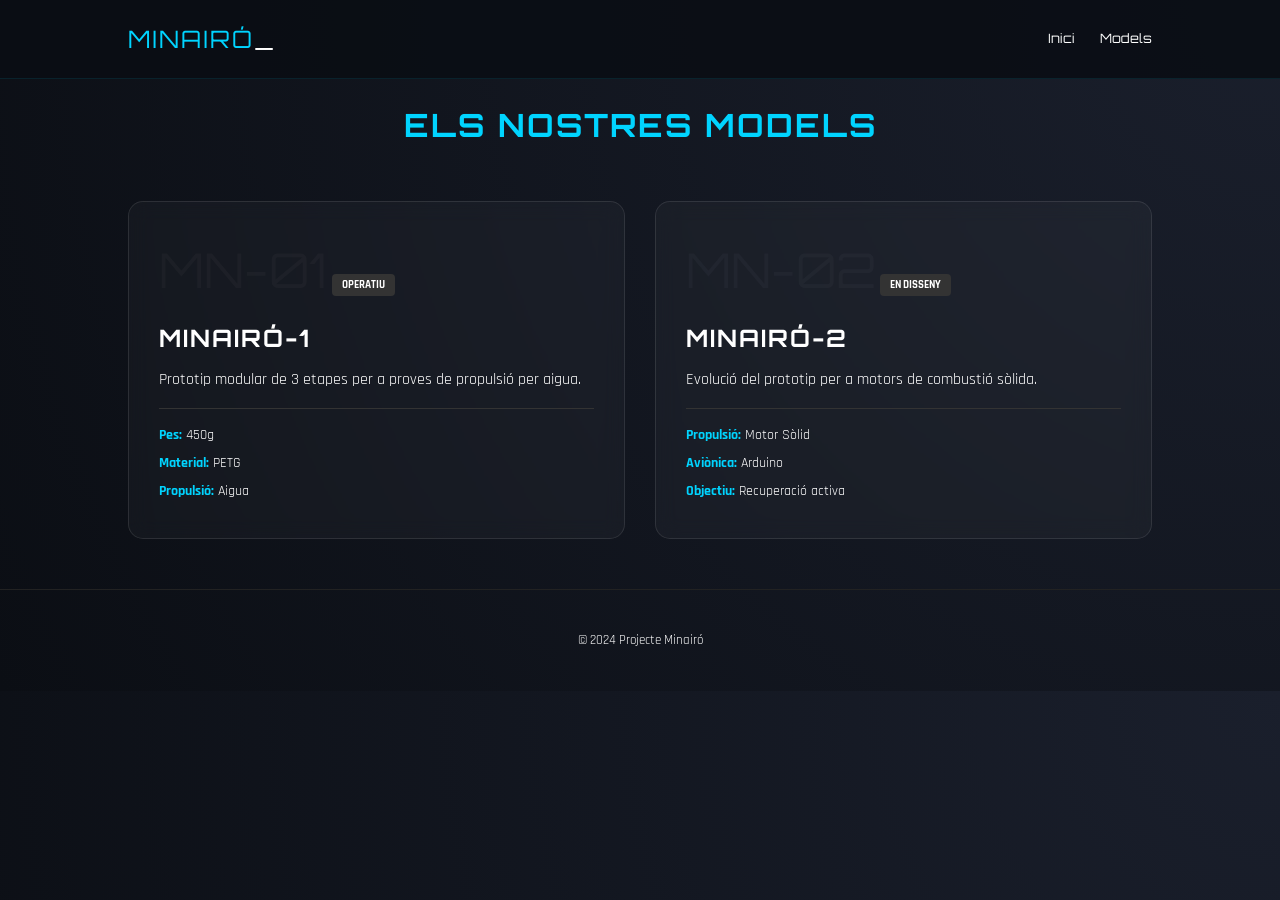
==== models.html @ df3309c8 "Update models.html" ====
<!DOCTYPE html>
<html lang="ca">
<head>
    <meta charset="UTF-8">
    <meta name="viewport" content="width=device-width, initial-scale=1.0">
    <title>Models | Projecte Minairó</title>
    <link rel="stylesheet" href="style.css">
    <link href="https://fonts.googleapis.com/css2?family=Orbitron:wght@400;700&family=Rajdhani:wght@300;500;700&display=swap" rel="stylesheet">
</head>
<body class="models-page">

    <header>
        <nav>
            <div class="logo">MINAIRÓ<span>_</span></div>
            <ul>
                <li><a href="index.html">Inici</a></li>
                <li><a href="models.html">Models</a></li>
            </ul>
        </nav>
   </header>

    <main class="container">
        <h1 class="main-title">ELS NOSTRES MODELS</h1>

        <div class="models-grid">
            <div class="model-card">
                <div class="model-info">
                    <span class="id-tag">MN-01</span>
                    <span class="tag tag-active">OPERATIU</span>
                    <h2>Minairó-1</h2>
                    <p>Prototip modular de 3 etapes per a proves de propulsió per aigua.</p>
                    <ul class="specs">
                        <li><strong>Pes:</strong> 450g</li>
                        <li><strong>Material:</strong> PETG</li>
                        <li><strong>Propulsió:</strong> Aigua</li>
                    </ul>
                </div>
            </div>

            <div class="model-card">
                <div class="model-info">
                    <span class="id-tag">MN-02</span>
                    <span class="tag">EN DISSENY</span>
                    <h2>Minairó-2</h2>
                    <p>Evolució del prototip per a motors de combustió sòlida.</p>
                    <ul class="specs">
                        <li><strong>Propulsió:</strong> Motor Sòlid</li>
                        <li><strong>Aviònica:</strong> Arduino</li>
                        <li><strong>Objectiu:</strong> Recuperació activa</li>
                    </ul>
                </div>
            </div>
        </div>
    </main>

    <footer>
        <p>&copy; 2024 Projecte Minairó</p>
    </footer>

</body>
</html>
---- style.css ----
:root {
    --primary: #00d4ff;
    --bg: #0b0e14;
    --card-bg: #1a1f26;
    --text: #e0e0e0;
}

* {
    margin: 0;
    padding: 0;
    box-sizing: border-box;
}

body {
    font-family: 'Roboto', sans-serif;
    background-color: var(--bg);
    color: var(--text);
    line-height: 1.6;
    overflow-x: hidden;
}

h1, h2, .logo {
    font-family: 'Orbitron', sans-serif;
    text-transform: uppercase;
    letter-spacing: 2px;
}

header {
    padding: 20px 10%;
    position: fixed;
    width: 100%;
    background: rgba(11, 14, 20, 0.9);
    z-index: 1000;
    border-bottom: 1px solid rgba(0, 212, 255, 0.2);
}

nav {
    display: flex;
    justify-content: space-between;
    align-items: center;
}

nav ul {
    display: flex;
    list-style: none;
}

nav ul li a {
    color: white;
    text-decoration: none;
    margin-left: 30px;
    font-size: 0.9rem;
    transition: 0.3s;
}

nav ul li a:hover {
    color: var(--primary);
}

#hero {
    height: 100vh;
    background: linear-gradient(rgba(0,0,0,0.6), rgba(0,0,0,0.6)), 
                url('https://images.unsplash.com/photo-1517976487492-5750f3195933?auto=format&fit=crop&q=80') center/cover;
    display: flex;
    align-items: center;
    justify-content: center;
    text-align: center;
}

.hero-content h1 {
    font-size: 4rem;
    margin-bottom: 10px;
    color: white;
}

.btn {
    display: inline-block;
    margin-top: 20px;
    padding: 12px 30px;
    border: 2px solid var(--primary);
    color: var(--primary);
    text-decoration: none;
    transition: 0.3s;
}

.btn:hover {
    background: var(--primary);
    color: black;
}

section {
    padding: 100px 10%;
}

.card {
    background: var(--card-bg);
    padding: 40px;
    border-radius: 10px;
    border-left: 5px solid var(--primary);
}

.stats {
    display: grid;
    grid-template-columns: repeat(auto-fit, minmax(150px, 1fr));
    margin-top: 20px;
    gap: 20px;
}

.stat-item span {
    display: block;
    color: var(--primary);
    font-weight: bold;
}

.timeline {
    margin-top: 40px;
    border-left: 2px solid #333;
    padding-left: 20px;
}

.event {
    margin-bottom: 30px;
    position: relative;
    opacity: 0.5;
}

.event.active {
    opacity: 1;
    color: var(--primary);
}

.event.done {
    opacity: 0.8;
    text-decoration: line-through;
}

footer {
    text-align: center;
    padding: 40px;
    font-size: 0.8rem;
    border-top: 1px solid #222;
}

:root {
    --primary: #00d4ff;
    --bg: #0b0e14;
    --card-bg: rgba(255, 255, 255, 0.03);
}

body {
    background: radial-gradient(circle at top right, #1a1f2c, #0b0e14);
    color: white;
    font-family: 'Rajdhani', sans-serif;
    margin: 0;
}

header {
    padding: 20px 10%;
    background: rgba(11, 14, 20, 0.9);
    border-bottom: 1px solid rgba(0, 212, 255, 0.1);
}

nav { display: flex; justify-content: space-between; align-items: center; }
nav ul { display: flex; list-style: none; }
nav ul li a { color: white; text-decoration: none; margin-left: 25px; font-family: 'Orbitron'; font-size: 0.8rem; }

.logo { font-family: 'Orbitron'; font-size: 1.5rem; color: var(--primary); }
.logo span { color: white; animation: blink 1s infinite; }

@keyframes blink { 50% { opacity: 0; } }

.container { padding: 100px 10% 50px; }
.main-title { text-align: center; font-family: 'Orbitron'; color: var(--primary); margin-bottom: 50px; }

/* LA GRAELLA DE 2 COLUMNES */
.models-grid {
    display: grid;
    grid-template-columns: 1fr 1fr;
    gap: 30px;
}

.model-card {
    background: var(--card-bg);
    border: 1px solid rgba(255, 255, 255, 0.1);
    border-radius: 15px;
    overflow: hidden;
    backdrop-filter: blur(10px);
}

/* Espai buit estil tecnològic (SENSE IMATGE) */
.model-visual-empty {
    height: 200px;
    background: #000;
    position: relative;
    display: flex;
    align-items: center;
    justify-content: center;
    border-bottom: 1px solid rgba(255, 255, 255, 0.05);
}

.model-visual-empty.design { background: linear-gradient(45deg, #000, #111); }

.id-tag { font-family: 'Orbitron'; font-size: 3rem; color: rgba(255,255,255,0.03); }

.model-info { padding: 30px; }
.model-info h2 { font-family: 'Orbitron'; margin: 10px 0; color: white; }

.tag { font-size: 0.7rem; padding: 4px 10px; background: #333; border-radius: 4px; font-weight: bold; }
.tag.active { background: var(--primary); color: black; }

.specs { list-style: none; padding: 0; margin-top: 15px; border-top: 1px solid #333; padding-top: 15px; }
.specs li { font-size: 0.9rem; margin-bottom: 5px; }
.specs strong { color: var(--primary); }

/* Responsive */
@media (max-width: 800px) {
    .models-grid { grid-template-columns: 1fr; }
}
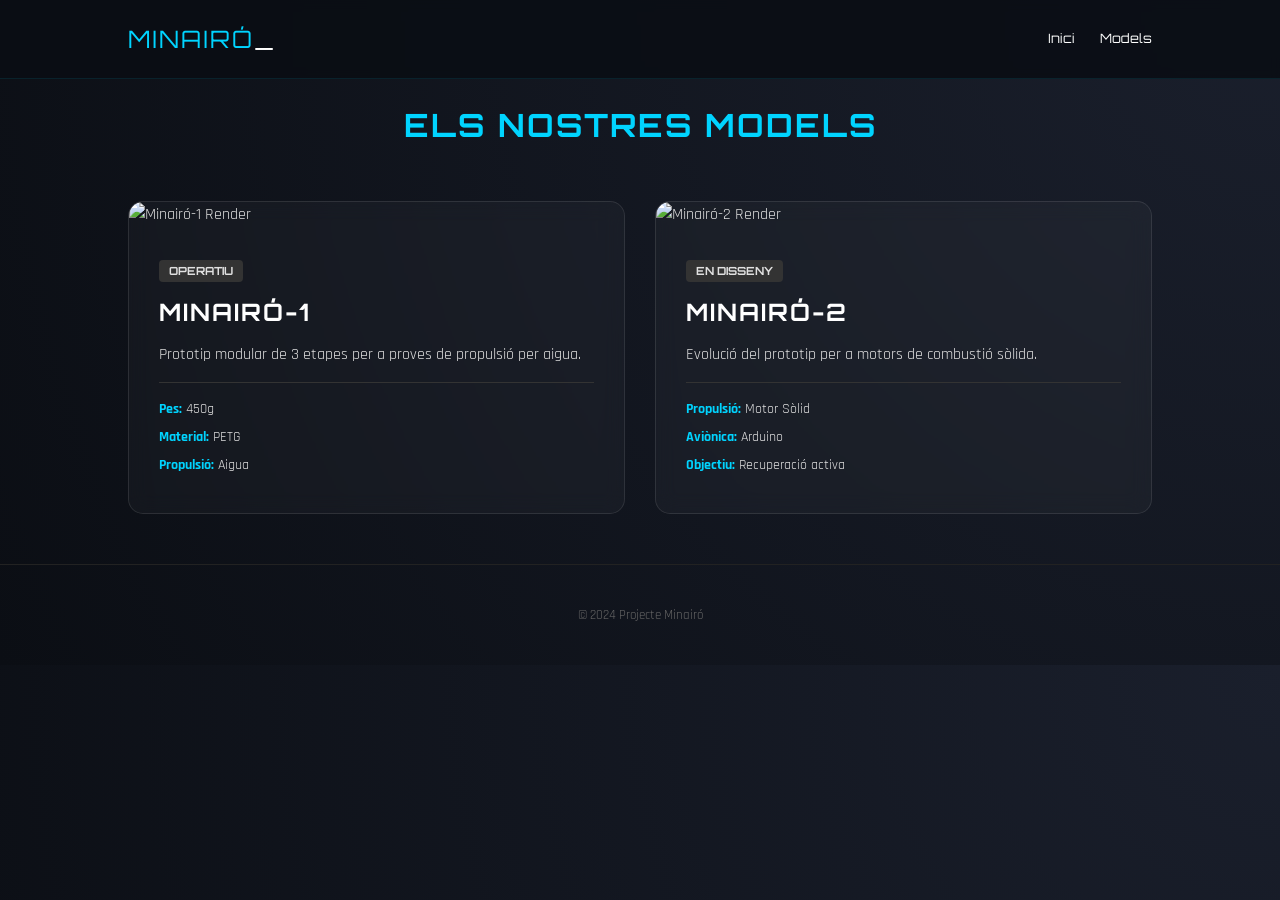
==== commit 3a7bcfc4: "Update models.html" ====
--- a/models.html
+++ b/models.html
@@ -24,8 +24,10 @@
 
         <div class="models-grid">
             <div class="model-card">
+                <div class="model-image-container">
+                    <img src="Hola.jpg" alt="Minairó-1 Render" class="model-render">
+                </div>
                 <div class="model-info">
-                    <span class="id-tag">MN-01</span>
                     <span class="tag tag-active">OPERATIU</span>
                     <h2>Minairó-1</h2>
                     <p>Prototip modular de 3 etapes per a proves de propulsió per aigua.</p>
@@ -38,8 +40,10 @@
             </div>
 
             <div class="model-card">
+                <div class="model-image-container">
+                    <img src="Hola.jpg" alt="Minairó-2 Render" class="model-render">
+                </div>
                 <div class="model-info">
-                    <span class="id-tag">MN-02</span>
                     <span class="tag">EN DISSENY</span>
                     <h2>Minairó-2</h2>
                     <p>Evolució del prototip per a motors de combustió sòlida.</p>
--- a/style.css
+++ b/style.css
@@ -1,7 +1,10 @@
+/* =========================================
+   CONFIGURACIÓ I VARIABLES (ROOT)
+   ========================================= */
 :root {
     --primary: #00d4ff;
     --bg: #0b0e14;
-    --card-bg: #1a1f26;
+    --card-bg: rgba(255, 255, 255, 0.03);
     --text: #e0e0e0;
 }
 
@@ -12,8 +15,8 @@
 }
 
 body {
-    font-family: 'Roboto', sans-serif;
-    background-color: var(--bg);
+    font-family: 'Rajdhani', sans-serif;
+    background: radial-gradient(circle at top right, #1a1f2c, #0b0e14);
     color: var(--text);
     line-height: 1.6;
     overflow-x: hidden;
@@ -25,13 +28,17 @@
     letter-spacing: 2px;
 }
 
+/* =========================================
+   NAVEGACIÓ (COMPARTIDA)
+   ========================================= */
 header {
     padding: 20px 10%;
     position: fixed;
     width: 100%;
     background: rgba(11, 14, 20, 0.9);
     z-index: 1000;
-    border-bottom: 1px solid rgba(0, 212, 255, 0.2);
+    border-bottom: 1px solid rgba(0, 212, 255, 0.1);
+    backdrop-filter: blur(5px);
 }
 
 nav {
@@ -48,8 +55,9 @@
 nav ul li a {
     color: white;
     text-decoration: none;
-    margin-left: 30px;
-    font-size: 0.9rem;
+    margin-left: 25px;
+    font-family: 'Orbitron';
+    font-size: 0.8rem;
     transition: 0.3s;
 }
 
@@ -57,6 +65,21 @@
     color: var(--primary);
 }
 
+.logo { 
+    font-size: 1.5rem; 
+    color: var(--primary); 
+}
+
+.logo span { 
+    color: white; 
+    animation: blink 1s infinite; 
+}
+
+@keyframes blink { 50% { opacity: 0; } }
+
+/* =========================================
+   PÀGINA D'INICI (HERO & SECCIONS)
+   ========================================= */
 #hero {
     height: 100vh;
     background: linear-gradient(rgba(0,0,0,0.6), rgba(0,0,0,0.6)), 
@@ -81,6 +104,7 @@
     color: var(--primary);
     text-decoration: none;
     transition: 0.3s;
+    font-family: 'Orbitron';
 }
 
 .btn:hover {
@@ -88,94 +112,23 @@
     color: black;
 }
 
-section {
-    padding: 100px 10%;
-}
-
-.card {
-    background: var(--card-bg);
-    padding: 40px;
-    border-radius: 10px;
-    border-left: 5px solid var(--primary);
-}
-
-.stats {
-    display: grid;
-    grid-template-columns: repeat(auto-fit, minmax(150px, 1fr));
-    margin-top: 20px;
-    gap: 20px;
-}
-
-.stat-item span {
-    display: block;
-    color: var(--primary);
-    font-weight: bold;
-}
-
-.timeline {
-    margin-top: 40px;
-    border-left: 2px solid #333;
-    padding-left: 20px;
-}
-
-.event {
-    margin-bottom: 30px;
-    position: relative;
-    opacity: 0.5;
-}
-
-.event.active {
-    opacity: 1;
-    color: var(--primary);
-}
-
-.event.done {
-    opacity: 0.8;
-    text-decoration: line-through;
-}
-
-footer {
-    text-align: center;
-    padding: 40px;
-    font-size: 0.8rem;
-    border-top: 1px solid #222;
-}
-
-:root {
-    --primary: #00d4ff;
-    --bg: #0b0e14;
-    --card-bg: rgba(255, 255, 255, 0.03);
-}
-
-body {
-    background: radial-gradient(circle at top right, #1a1f2c, #0b0e14);
-    color: white;
-    font-family: 'Rajdhani', sans-serif;
-    margin: 0;
-}
-
-header {
-    padding: 20px 10%;
-    background: rgba(11, 14, 20, 0.9);
-    border-bottom: 1px solid rgba(0, 212, 255, 0.1);
-}
-
-nav { display: flex; justify-content: space-between; align-items: center; }
-nav ul { display: flex; list-style: none; }
-nav ul li a { color: white; text-decoration: none; margin-left: 25px; font-family: 'Orbitron'; font-size: 0.8rem; }
-
-.logo { font-family: 'Orbitron'; font-size: 1.5rem; color: var(--primary); }
-.logo span { color: white; animation: blink 1s infinite; }
-
-@keyframes blink { 50% { opacity: 0; } }
-
-.container { padding: 100px 10% 50px; }
-.main-title { text-align: center; font-family: 'Orbitron'; color: var(--primary); margin-bottom: 50px; }
-
-/* LA GRAELLA DE 2 COLUMNES */
+section, .container {
+    padding: 100px 10% 50px;
+}
+
+/* =========================================
+   PÀGINA DE MODELS (GRAELLA I CARDS)
+   ========================================= */
+.main-title { 
+    text-align: center; 
+    font-family: 'Orbitron'; 
+    color: var(--primary); 
+    margin-bottom: 50px; 
+}
+
 .models-grid {
     display: grid;
-    grid-template-columns: 1fr 1fr;
+    grid-template-columns: 1fr 1fr; /* 2 Columnes reals */
     gap: 30px;
 }
 
@@ -185,9 +138,14 @@
     border-radius: 15px;
     overflow: hidden;
     backdrop-filter: blur(10px);
-}
-
-/* Espai buit estil tecnològic (SENSE IMATGE) */
+    transition: 0.3s;
+}
+
+.model-card:hover {
+    border-color: var(--primary);
+    transform: translateY(-5px);
+}
+
 .model-visual-empty {
     height: 200px;
     background: #000;
@@ -198,21 +156,101 @@
     border-bottom: 1px solid rgba(255, 255, 255, 0.05);
 }
 
-.model-visual-empty.design { background: linear-gradient(45deg, #000, #111); }
-
-.id-tag { font-family: 'Orbitron'; font-size: 3rem; color: rgba(255,255,255,0.03); }
-
-.model-info { padding: 30px; }
-.model-info h2 { font-family: 'Orbitron'; margin: 10px 0; color: white; }
-
-.tag { font-size: 0.7rem; padding: 4px 10px; background: #333; border-radius: 4px; font-weight: bold; }
-.tag.active { background: var(--primary); color: black; }
-
-.specs { list-style: none; padding: 0; margin-top: 15px; border-top: 1px solid #333; padding-top: 15px; }
-.specs li { font-size: 0.9rem; margin-bottom: 5px; }
-.specs strong { color: var(--primary); }
-
-/* Responsive */
+.model-visual-empty.design { 
+    background: linear-gradient(45deg, #000, #111); 
+}
+
+.id-tag { 
+    font-family: 'Orbitron'; 
+    font-size: 3rem; 
+    color: rgba(255,255,255,0.03); 
+}
+
+.model-info { 
+    padding: 30px; 
+}
+
+.model-info h2 { 
+    font-size: 1.5rem;
+    margin: 10px 0; 
+    color: white; 
+}
+
+.tag { 
+    font-size: 0.7rem; 
+    padding: 4px 10px; 
+    background: #333; 
+    border-radius: 4px; 
+    font-weight: bold; 
+    font-family: 'Orbitron';
+}
+
+.tag.active { 
+    background: var(--primary); 
+    color: black; 
+}
+
+.specs { 
+    list-style: none; 
+    margin-top: 15px; 
+    border-top: 1px solid #333; 
+    padding-top: 15px; 
+}
+
+.specs li { 
+    font-size: 0.9rem; 
+    margin-bottom: 5px; 
+}
+
+.specs strong { 
+    color: var(--primary); 
+}
+
+/* =========================================
+   ELEMENTS DE TIMELINE / ALTRES
+   ========================================= */
+.timeline {
+    margin-top: 40px;
+    border-left: 2px solid #333;
+    padding-left: 20px;
+}
+
+.event {
+    margin-bottom: 30px;
+    position: relative;
+    opacity: 0.5;
+}
+
+.event.active {
+    opacity: 1;
+    color: var(--primary);
+}
+
+.event.done {
+    opacity: 0.8;
+    text-decoration: line-through;
+}
+
+/* =========================================
+   FOOTER
+   ========================================= */
+footer {
+    text-align: center;
+    padding: 40px;
+    font-size: 0.8rem;
+    border-top: 1px solid #222;
+    color: #666;
+}
+
+/* =========================================
+   RESPONSIVE
+   ========================================= */
 @media (max-width: 800px) {
-    .models-grid { grid-template-columns: 1fr; }
-}
+    .models-grid { 
+        grid-template-columns: 1fr; /* Una columna en mòbils */
+    }
+    
+    .hero-content h1 {
+        font-size: 2.5rem;
+    }
+}
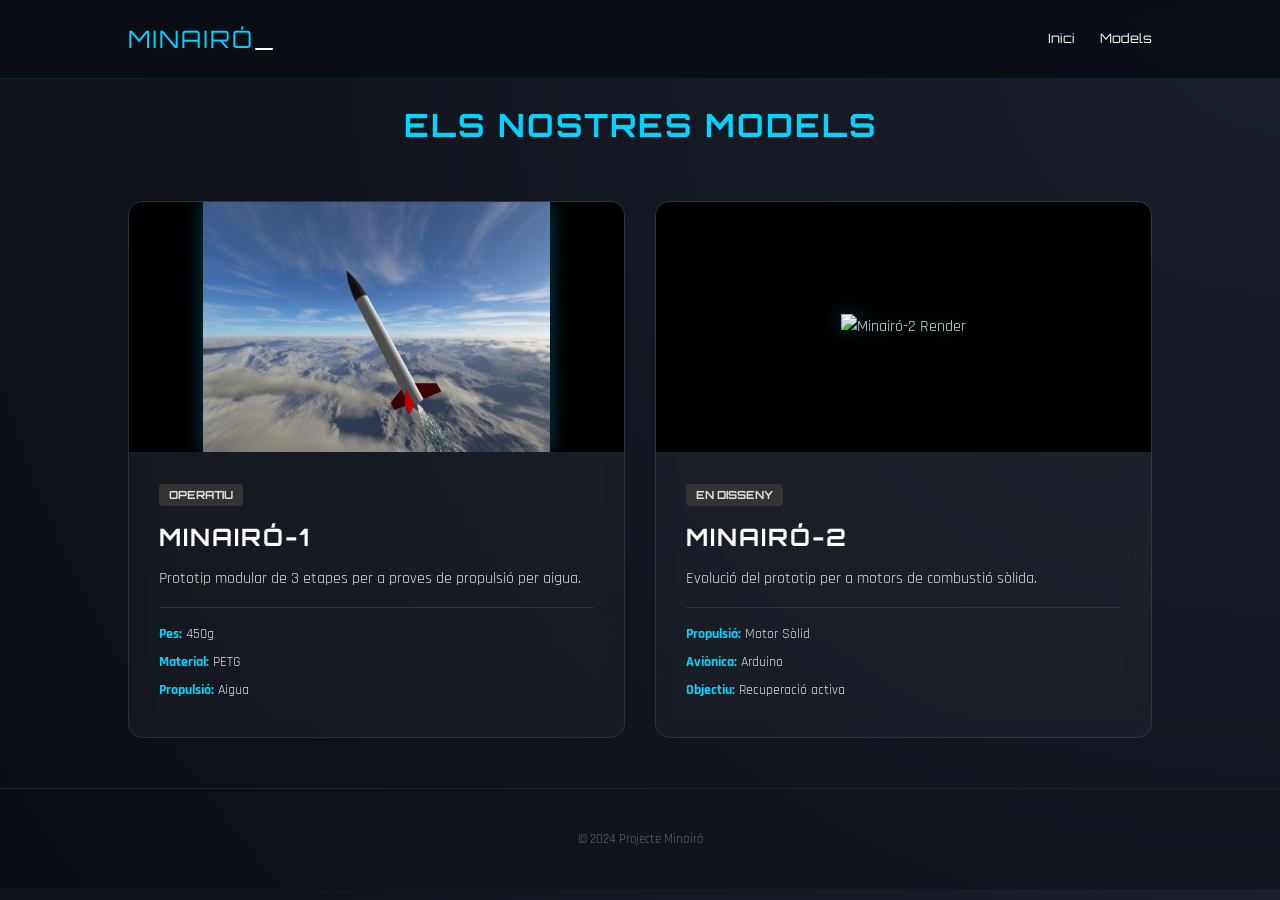
==== commit 151196fc: "Update models.html" ====
--- a/models.html
+++ b/models.html
@@ -25,7 +25,7 @@
         <div class="models-grid">
             <div class="model-card">
                 <div class="model-image-container">
-                    <img src="Hola.jpg" alt="Minairó-1 Render" class="model-render">
+                    <img src="Hola.png" alt="Minairó-1 Render" class="model-render">
                 </div>
                 <div class="model-info">
                     <span class="tag tag-active">OPERATIU</span>
--- a/style.css
+++ b/style.css
@@ -160,6 +160,24 @@
     background: linear-gradient(45deg, #000, #111); 
 }
 
+/* Control de les imatges als models */
+.model-image-container {
+    width: 100%;
+    height: 250px;
+    display: flex;
+    justify-content: center;
+    align-items: center;
+    background: #000; /* Fons negre per ressaltar el render */
+    overflow: hidden;
+}
+
+.model-render {
+    max-width: 100%;
+    max-height: 100%;
+    object-fit: contain; /* Això evita que la imatge s'estiri feament */
+    filter: drop-shadow(0 0 10px rgba(0, 212, 255, 0.3));
+}
+
 .id-tag { 
     font-family: 'Orbitron'; 
     font-size: 3rem; 
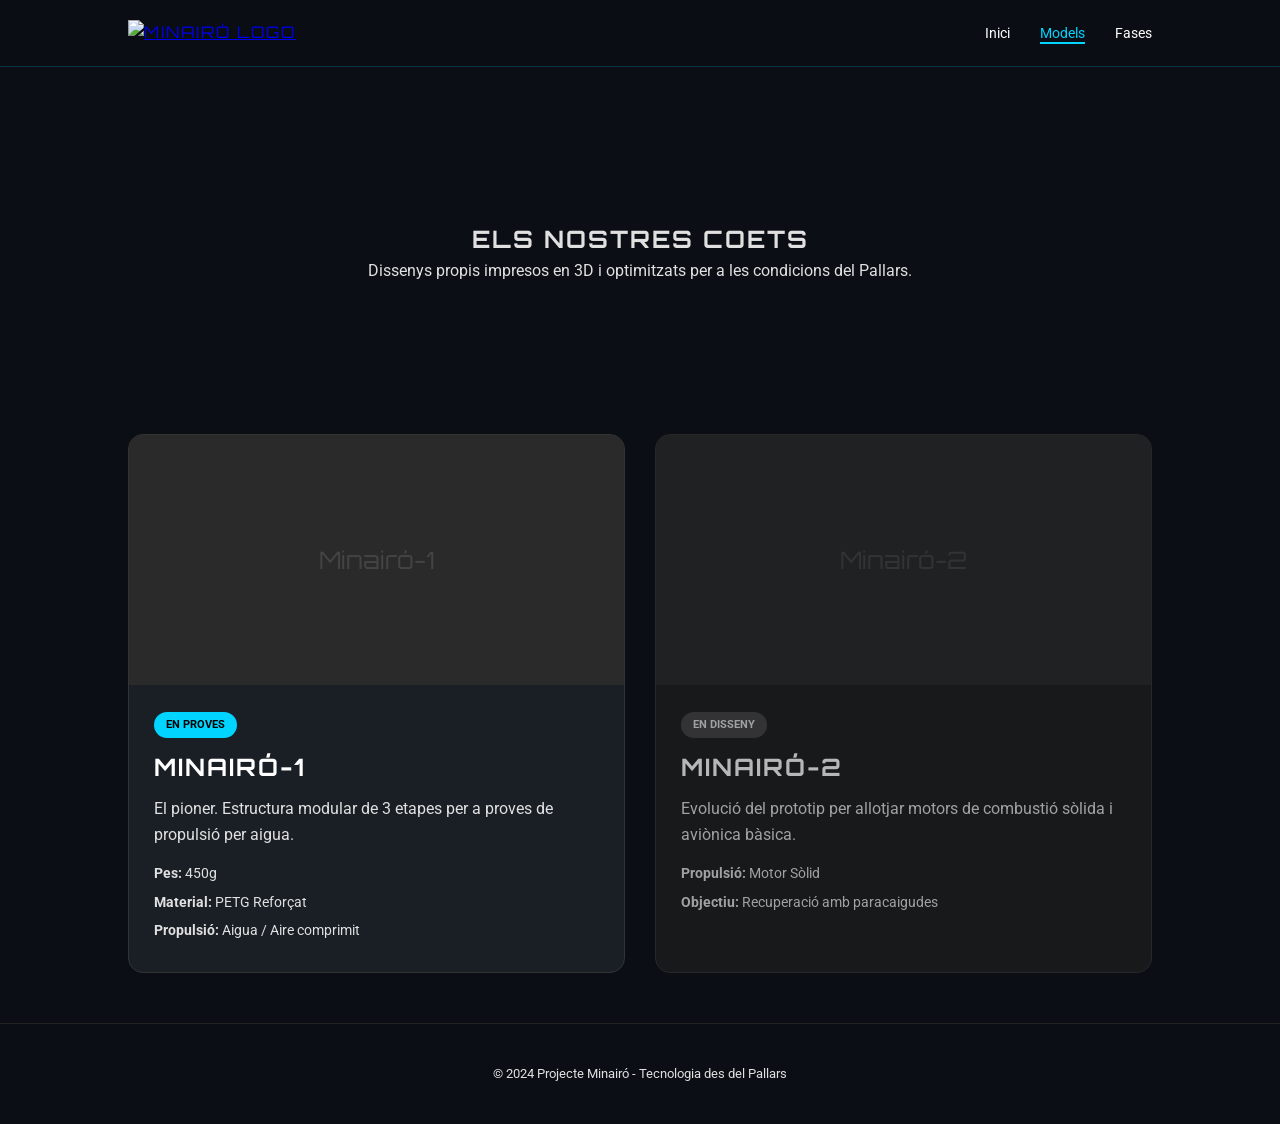
==== commit 8a4731a7: "Update models.html" ====
--- a/models.html
+++ b/models.html
@@ -5,52 +5,58 @@
     <meta name="viewport" content="width=device-width, initial-scale=1.0">
     <title>Models | Projecte Minairó</title>
     <link rel="stylesheet" href="style.css">
-    <link href="https://fonts.googleapis.com/css2?family=Orbitron:wght@400;700&family=Rajdhani:wght@300;500;700&display=swap" rel="stylesheet">
+    <link rel="preconnect" href="https://fonts.googleapis.com">
+    <link href="https://fonts.googleapis.com/css2?family=Orbitron:wght@400;700&family=Roboto:wght@300;400&display=swap" rel="stylesheet">
 </head>
 <body class="models-page">
 
     <header>
         <nav>
-            <div class="logo">MINAIRÓ<span>_</span></div>
+            <div class="logo">
+                <a href="index.html"><img src="logo.png" alt="Minairó Logo" class="logo-img"></a>
+            </div>
             <ul>
                 <li><a href="index.html">Inici</a></li>
-                <li><a href="models.html">Models</a></li>
+                <li><a href="models.html" class="active">Models</a></li>
+                <li><a href="index.html#fases">Fases</a></li>
             </ul>
         </nav>
-   </header>
+    </header>
 
     <main class="container">
-        <h1 class="main-title">ELS NOSTRES MODELS</h1>
+        <section class="models-header">
+            <h1>Els nostres Coets</h1>
+            <p>Dissenys propis impresos en 3D i optimitzats per a les condicions del Pallars.</p>
+        </section>
 
         <div class="models-grid">
             <div class="model-card">
-                <div class="model-image-container">
-                    <img src="Hola.png" alt="Minairó-1 Render" class="model-render">
+                <div class="model-image">
+                    <div class="placeholder-img">Minairó-1</div>
                 </div>
                 <div class="model-info">
-                    <span class="tag tag-active">OPERATIU</span>
+                    <span class="tag tag-active">En Proves</span>
                     <h2>Minairó-1</h2>
-                    <p>Prototip modular de 3 etapes per a proves de propulsió per aigua.</p>
-                    <ul class="specs">
+                    <p>El pioner. Estructura modular de 3 etapes per a proves de propulsió per aigua.</p>
+                    <ul>
                         <li><strong>Pes:</strong> 450g</li>
-                        <li><strong>Material:</strong> PETG</li>
-                        <li><strong>Propulsió:</strong> Aigua</li>
+                        <li><strong>Material:</strong> PETG Reforçat</li>
+                        <li><strong>Propulsió:</strong> Aigua / Aire comprimit</li>
                     </ul>
                 </div>
             </div>
 
-            <div class="model-card">
-                <div class="model-image-container">
-                    <img src="Hola.jpg" alt="Minairó-2 Render" class="model-render">
+            <div class="model-card future">
+                <div class="model-image">
+                    <div class="placeholder-img">Minairó-2</div>
                 </div>
                 <div class="model-info">
-                    <span class="tag">EN DISSENY</span>
+                    <span class="tag">En Disseny</span>
                     <h2>Minairó-2</h2>
-                    <p>Evolució del prototip per a motors de combustió sòlida.</p>
-                    <ul class="specs">
+                    <p>Evolució del prototip per allotjar motors de combustió sòlida i aviònica bàsica.</p>
+                    <ul>
                         <li><strong>Propulsió:</strong> Motor Sòlid</li>
-                        <li><strong>Aviònica:</strong> Arduino</li>
-                        <li><strong>Objectiu:</strong> Recuperació activa</li>
+                        <li><strong>Objectiu:</strong> Recuperació amb paracaigudes</li>
                     </ul>
                 </div>
             </div>
@@ -58,8 +64,9 @@
     </main>
 
     <footer>
-        <p>&copy; 2024 Projecte Minairó</p>
+        <p>&copy; 2024 Projecte Minairó - Tecnologia des del Pallars</p>
     </footer>
 
+    <script src="script.js"></script>
 </body>
 </html>
--- a/style.css
+++ b/style.css
@@ -1,10 +1,7 @@
-/* =========================================
-   CONFIGURACIÓ I VARIABLES (ROOT)
-   ========================================= */
 :root {
     --primary: #00d4ff;
     --bg: #0b0e14;
-    --card-bg: rgba(255, 255, 255, 0.03);
+    --card-bg: #1a1f26;
     --text: #e0e0e0;
 }
 
@@ -15,8 +12,8 @@
 }
 
 body {
-    font-family: 'Rajdhani', sans-serif;
-    background: radial-gradient(circle at top right, #1a1f2c, #0b0e14);
+    font-family: 'Roboto', sans-serif;
+    background-color: var(--bg);
     color: var(--text);
     line-height: 1.6;
     overflow-x: hidden;
@@ -28,17 +25,13 @@
     letter-spacing: 2px;
 }
 
-/* =========================================
-   NAVEGACIÓ (COMPARTIDA)
-   ========================================= */
 header {
     padding: 20px 10%;
     position: fixed;
     width: 100%;
     background: rgba(11, 14, 20, 0.9);
     z-index: 1000;
-    border-bottom: 1px solid rgba(0, 212, 255, 0.1);
-    backdrop-filter: blur(5px);
+    border-bottom: 1px solid rgba(0, 212, 255, 0.2);
 }
 
 nav {
@@ -55,9 +48,8 @@
 nav ul li a {
     color: white;
     text-decoration: none;
-    margin-left: 25px;
-    font-family: 'Orbitron';
-    font-size: 0.8rem;
+    margin-left: 30px;
+    font-size: 0.9rem;
     transition: 0.3s;
 }
 
@@ -65,21 +57,6 @@
     color: var(--primary);
 }
 
-.logo { 
-    font-size: 1.5rem; 
-    color: var(--primary); 
-}
-
-.logo span { 
-    color: white; 
-    animation: blink 1s infinite; 
-}
-
-@keyframes blink { 50% { opacity: 0; } }
-
-/* =========================================
-   PÀGINA D'INICI (HERO & SECCIONS)
-   ========================================= */
 #hero {
     height: 100vh;
     background: linear-gradient(rgba(0,0,0,0.6), rgba(0,0,0,0.6)), 
@@ -104,7 +81,6 @@
     color: var(--primary);
     text-decoration: none;
     transition: 0.3s;
-    font-family: 'Orbitron';
 }
 
 .btn:hover {
@@ -112,121 +88,30 @@
     color: black;
 }
 
-section, .container {
-    padding: 100px 10% 50px;
-}
-
-/* =========================================
-   PÀGINA DE MODELS (GRAELLA I CARDS)
-   ========================================= */
-.main-title { 
-    text-align: center; 
-    font-family: 'Orbitron'; 
-    color: var(--primary); 
-    margin-bottom: 50px; 
-}
-
-.models-grid {
+section {
+    padding: 100px 10%;
+}
+
+.card {
+    background: var(--card-bg);
+    padding: 40px;
+    border-radius: 10px;
+    border-left: 5px solid var(--primary);
+}
+
+.stats {
     display: grid;
-    grid-template-columns: 1fr 1fr; /* 2 Columnes reals */
-    gap: 30px;
-}
-
-.model-card {
-    background: var(--card-bg);
-    border: 1px solid rgba(255, 255, 255, 0.1);
-    border-radius: 15px;
-    overflow: hidden;
-    backdrop-filter: blur(10px);
-    transition: 0.3s;
-}
-
-.model-card:hover {
-    border-color: var(--primary);
-    transform: translateY(-5px);
-}
-
-.model-visual-empty {
-    height: 200px;
-    background: #000;
-    position: relative;
-    display: flex;
-    align-items: center;
-    justify-content: center;
-    border-bottom: 1px solid rgba(255, 255, 255, 0.05);
-}
-
-.model-visual-empty.design { 
-    background: linear-gradient(45deg, #000, #111); 
-}
-
-/* Control de les imatges als models */
-.model-image-container {
-    width: 100%;
-    height: 250px;
-    display: flex;
-    justify-content: center;
-    align-items: center;
-    background: #000; /* Fons negre per ressaltar el render */
-    overflow: hidden;
-}
-
-.model-render {
-    max-width: 100%;
-    max-height: 100%;
-    object-fit: contain; /* Això evita que la imatge s'estiri feament */
-    filter: drop-shadow(0 0 10px rgba(0, 212, 255, 0.3));
-}
-
-.id-tag { 
-    font-family: 'Orbitron'; 
-    font-size: 3rem; 
-    color: rgba(255,255,255,0.03); 
-}
-
-.model-info { 
-    padding: 30px; 
-}
-
-.model-info h2 { 
-    font-size: 1.5rem;
-    margin: 10px 0; 
-    color: white; 
-}
-
-.tag { 
-    font-size: 0.7rem; 
-    padding: 4px 10px; 
-    background: #333; 
-    border-radius: 4px; 
-    font-weight: bold; 
-    font-family: 'Orbitron';
-}
-
-.tag.active { 
-    background: var(--primary); 
-    color: black; 
-}
-
-.specs { 
-    list-style: none; 
-    margin-top: 15px; 
-    border-top: 1px solid #333; 
-    padding-top: 15px; 
-}
-
-.specs li { 
-    font-size: 0.9rem; 
-    margin-bottom: 5px; 
-}
-
-.specs strong { 
-    color: var(--primary); 
-}
-
-/* =========================================
-   ELEMENTS DE TIMELINE / ALTRES
-   ========================================= */
+    grid-template-columns: repeat(auto-fit, minmax(150px, 1fr));
+    margin-top: 20px;
+    gap: 20px;
+}
+
+.stat-item span {
+    display: block;
+    color: var(--primary);
+    font-weight: bold;
+}
+
 .timeline {
     margin-top: 40px;
     border-left: 2px solid #333;
@@ -249,26 +134,99 @@
     text-decoration: line-through;
 }
 
-/* =========================================
-   FOOTER
-   ========================================= */
 footer {
     text-align: center;
     padding: 40px;
     font-size: 0.8rem;
     border-top: 1px solid #222;
-    color: #666;
-}
-
-/* =========================================
-   RESPONSIVE
-   ========================================= */
-@media (max-width: 800px) {
-    .models-grid { 
-        grid-template-columns: 1fr; /* Una columna en mòbils */
-    }
-    
-    .hero-content h1 {
-        font-size: 2.5rem;
-    }
-}
+}
+
+/* Estils per a la pàgina de Models */
+.container {
+    padding: 120px 10% 50px;
+}
+
+.models-header {
+    text-align: center;
+    margin-bottom: 50px;
+}
+
+.models-grid {
+    display: grid;
+    grid-template-columns: repeat(auto-fit, minmax(300px, 1fr));
+    gap: 30px;
+}
+
+.model-card {
+    background: var(--card-bg);
+    border-radius: 15px;
+    overflow: hidden;
+    transition: 0.4s;
+    border: 1px solid #333;
+}
+
+.model-card:hover {
+    transform: translateY(-10px);
+    border-color: var(--primary);
+}
+
+.placeholder-img {
+    height: 250px;
+    background: #2a2a2a;
+    display: flex;
+    align-items: center;
+    justify-content: center;
+    font-family: 'Orbitron';
+    font-size: 1.5rem;
+    color: #444;
+}
+
+.model-info {
+    padding: 25px;
+}
+
+.model-info h2 {
+    margin: 10px 0;
+    color: white;
+}
+
+.model-info ul {
+    list-style: none;
+    margin-top: 15px;
+    font-size: 0.9rem;
+}
+
+.model-info li {
+    margin-bottom: 5px;
+}
+
+.tag {
+    display: inline-block;
+    padding: 4px 12px;
+    border-radius: 20px;
+    background: #444;
+    font-size: 0.7rem;
+    font-weight: bold;
+    text-transform: uppercase;
+}
+
+.tag-active {
+    background: var(--primary);
+    color: black;
+}
+
+/* Estil per a models futurs */
+.model-card.future {
+    opacity: 0.7;
+    filter: grayscale(1);
+}
+
+.model-card.future:hover {
+    filter: grayscale(0.5);
+}
+
+/* Marca la pàgina activa al menú */
+nav ul li a.active {
+    color: var(--primary);
+    border-bottom: 2px solid var(--primary);
+}
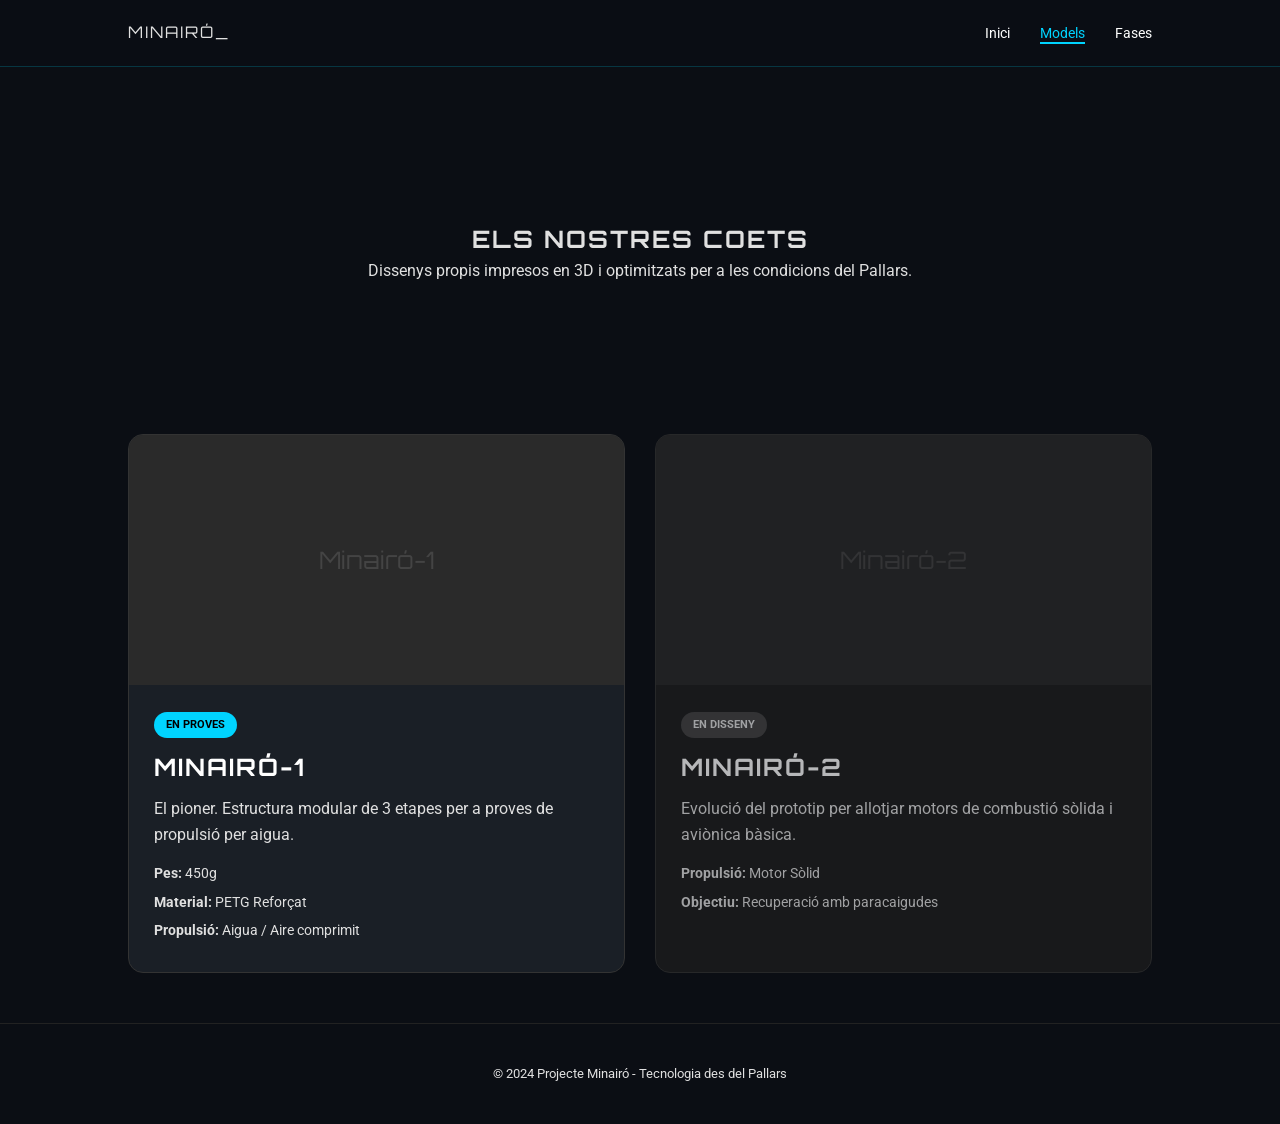
==== commit 5d14e055: "Update models.html" ====
--- a/models.html
+++ b/models.html
@@ -12,9 +12,7 @@
 
     <header>
         <nav>
-            <div class="logo">
-                <a href="index.html"><img src="logo.png" alt="Minairó Logo" class="logo-img"></a>
-            </div>
+            <div class="logo">MINAIRÓ<span>_</span></div>
             <ul>
                 <li><a href="index.html">Inici</a></li>
                 <li><a href="models.html" class="active">Models</a></li>
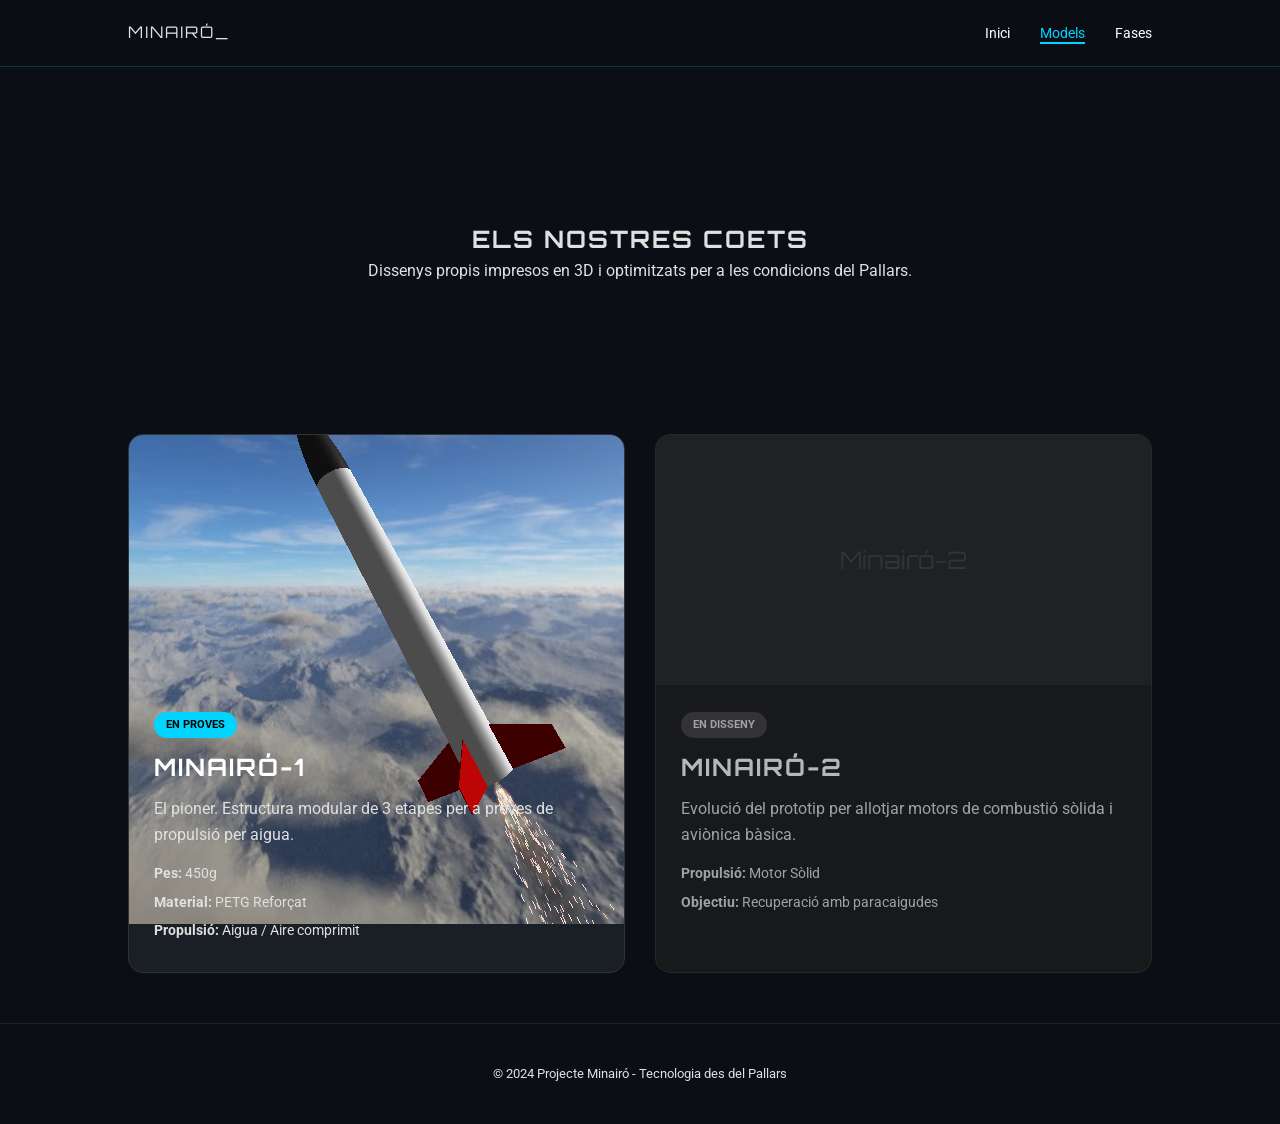
==== commit 364e4b1f: "Update models.html" ====
--- a/models.html
+++ b/models.html
@@ -30,7 +30,7 @@
         <div class="models-grid">
             <div class="model-card">
                 <div class="model-image">
-                    <div class="placeholder-img">Minairó-1</div>
+                    <div class="placeholder-img"><img src="Hola.png"></div>
                 </div>
                 <div class="model-info">
                     <span class="tag tag-active">En Proves</span>
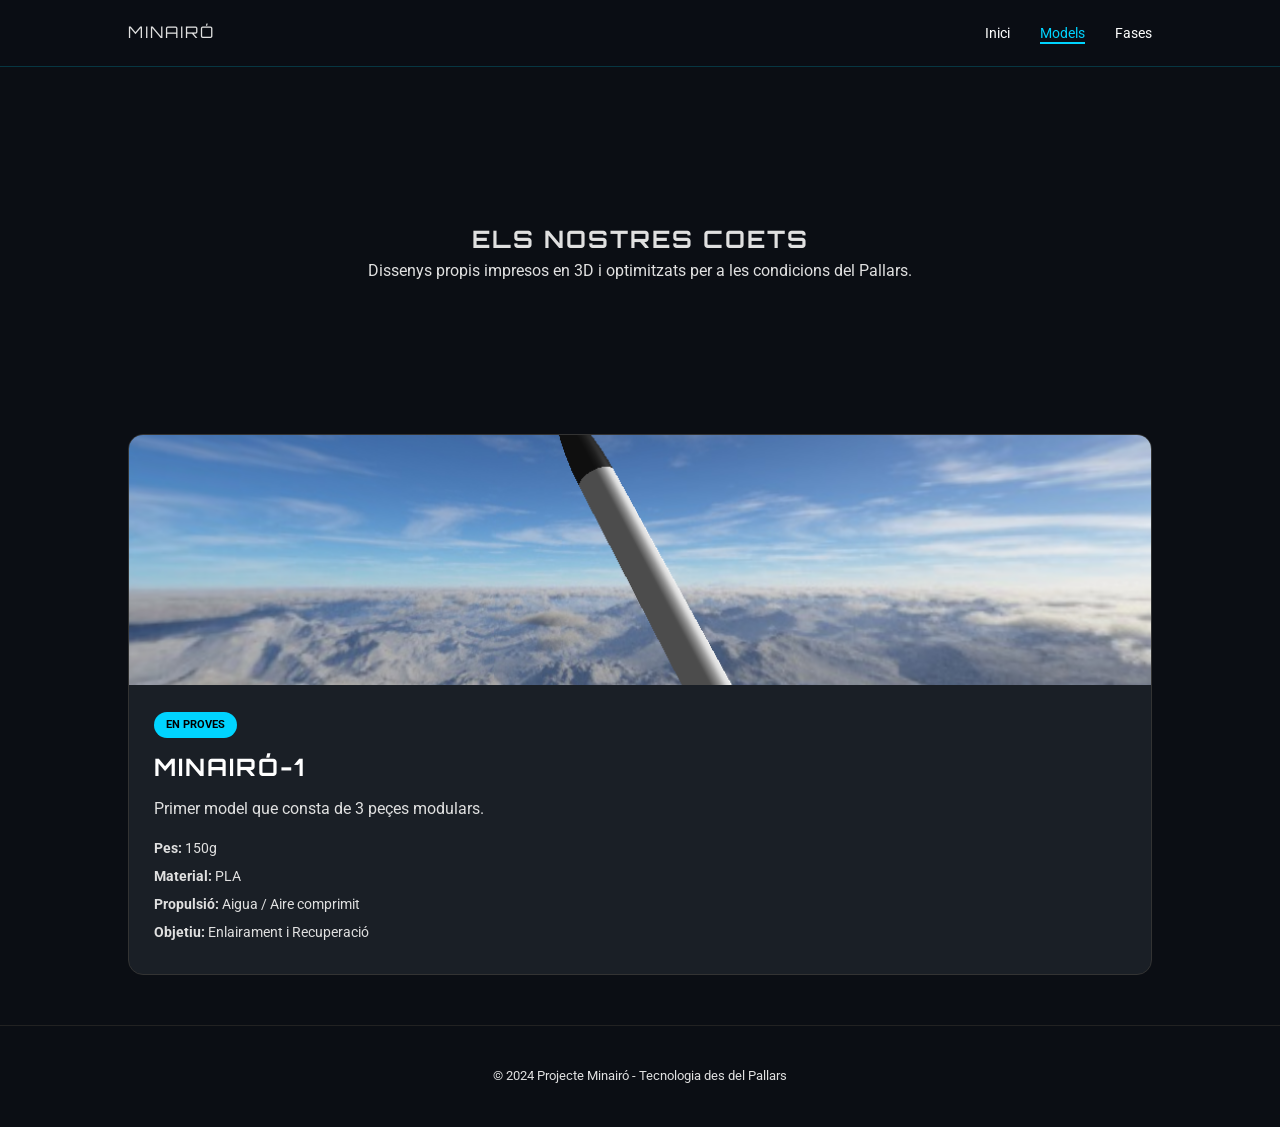
==== commit a94a3008: "Add files via upload" ====
--- a/models.html
+++ b/models.html
@@ -35,16 +35,17 @@
                 <div class="model-info">
                     <span class="tag tag-active">En Proves</span>
                     <h2>Minairó-1</h2>
-                    <p>El pioner. Estructura modular de 3 etapes per a proves de propulsió per aigua.</p>
+                    <p>Primer model que consta de 3 peçes modulars.</p>
                     <ul>
-                        <li><strong>Pes:</strong> 450g</li>
-                        <li><strong>Material:</strong> PETG Reforçat</li>
+                        <li><strong>Pes:</strong> 150g</li>
+                        <li><strong>Material:</strong> PLA</li>
                         <li><strong>Propulsió:</strong> Aigua / Aire comprimit</li>
+                        <li><strong>Objetiu:</strong> Enlairament i Recuperació</li>
                     </ul>
                 </div>
             </div>
 
-            <div class="model-card future">
+            <!--<div class="model-card future">
                 <div class="model-image">
                     <div class="placeholder-img">Minairó-2</div>
                 </div>
@@ -57,7 +58,7 @@
                         <li><strong>Objectiu:</strong> Recuperació amb paracaigudes</li>
                     </ul>
                 </div>
-            </div>
+            </div> -->
         </div>
     </main>
 
--- a/style.css
+++ b/style.css
@@ -153,11 +153,12 @@
 
 .models-grid {
     display: grid;
-    grid-template-columns: repeat(auto-fit, minmax(300px, 1fr));
+    grid-template-columns: repeat(auto-fit, minmax(280px, 1fr));
     gap: 30px;
 }
 
 .model-card {
+    width: 100%;
     background: var(--card-bg);
     border-radius: 15px;
     overflow: hidden;
@@ -171,7 +172,10 @@
 }
 
 .placeholder-img {
+    width: 100%;
+    max-width: 100%;
     height: 250px;
+    min-height: 250px;
     background: #2a2a2a;
     display: flex;
     align-items: center;
@@ -179,6 +183,15 @@
     font-family: 'Orbitron';
     font-size: 1.5rem;
     color: #444;
+    overflow: hidden;
+}
+
+.placeholder-img img {
+    width: 100%;
+    height: 100%;
+    object-fit: cover;
+    object-position: center;
+    display: block;
 }
 
 .model-info {
@@ -210,6 +223,23 @@
     text-transform: uppercase;
 }
 
+@media (max-width: 640px) {
+    .container {
+        padding: 100px 5% 40px;
+    }
+
+    .placeholder-img {
+        height: 220px;
+        min-height: 220px;
+        font-size: 1.2rem;
+    }
+
+    .model-info {
+        padding: 20px;
+    }
+}
+
+
 .tag-active {
     background: var(--primary);
     color: black;
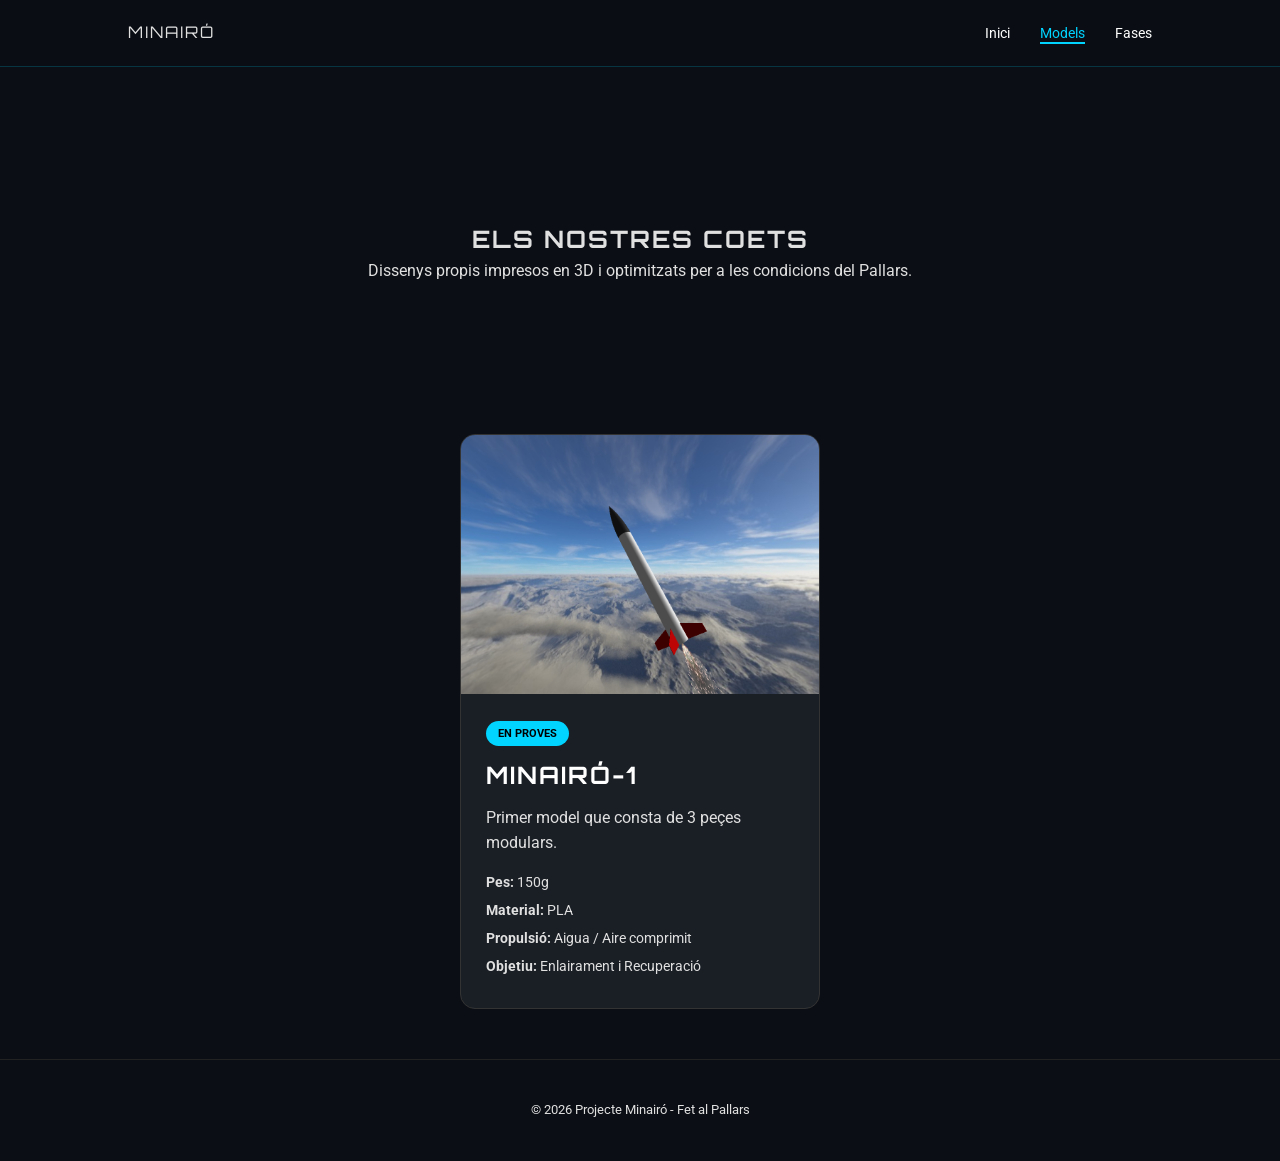
==== commit c68763ce: "Update models.html" ====
--- a/models.html
+++ b/models.html
@@ -63,7 +63,7 @@
     </main>
 
     <footer>
-        <p>&copy; 2024 Projecte Minairó - Tecnologia des del Pallars</p>
+        <p>&copy; 2026 Projecte Minairó - Fet al Pallars</p>
     </footer>
 
     <script src="script.js"></script>
--- a/style.css
+++ b/style.css
@@ -3,6 +3,10 @@
     --bg: #0b0e14;
     --card-bg: #1a1f26;
     --text: #e0e0e0;
+}
+
+html {
+    scroll-behavior: smooth;
 }
 
 * {
@@ -153,17 +157,24 @@
 
 .models-grid {
     display: grid;
-    grid-template-columns: repeat(auto-fit, minmax(280px, 1fr));
+    grid-template-columns: repeat(auto-fit, minmax(320px, 1fr));
     gap: 30px;
+    max-width: 960px;
+    margin: 0 auto;
+    justify-content: center;
+    justify-items: center;
 }
 
 .model-card {
     width: 100%;
+    max-width: 360px;
     background: var(--card-bg);
     border-radius: 15px;
     overflow: hidden;
     transition: 0.4s;
     border: 1px solid #333;
+    display: flex;
+    flex-direction: column;
 }
 
 .model-card:hover {
@@ -171,11 +182,14 @@
     border-color: var(--primary);
 }
 
+.model-image {
+    flex: 1;
+}
+
 .placeholder-img {
     width: 100%;
     max-width: 100%;
-    height: 250px;
-    min-height: 250px;
+    height: 100%;
     background: #2a2a2a;
     display: flex;
     align-items: center;
@@ -189,12 +203,12 @@
 .placeholder-img img {
     width: 100%;
     height: 100%;
-    object-fit: cover;
-    object-position: center;
+    object-fit: contain;
     display: block;
 }
 
 .model-info {
+    flex: 1;
     padding: 25px;
 }
 
